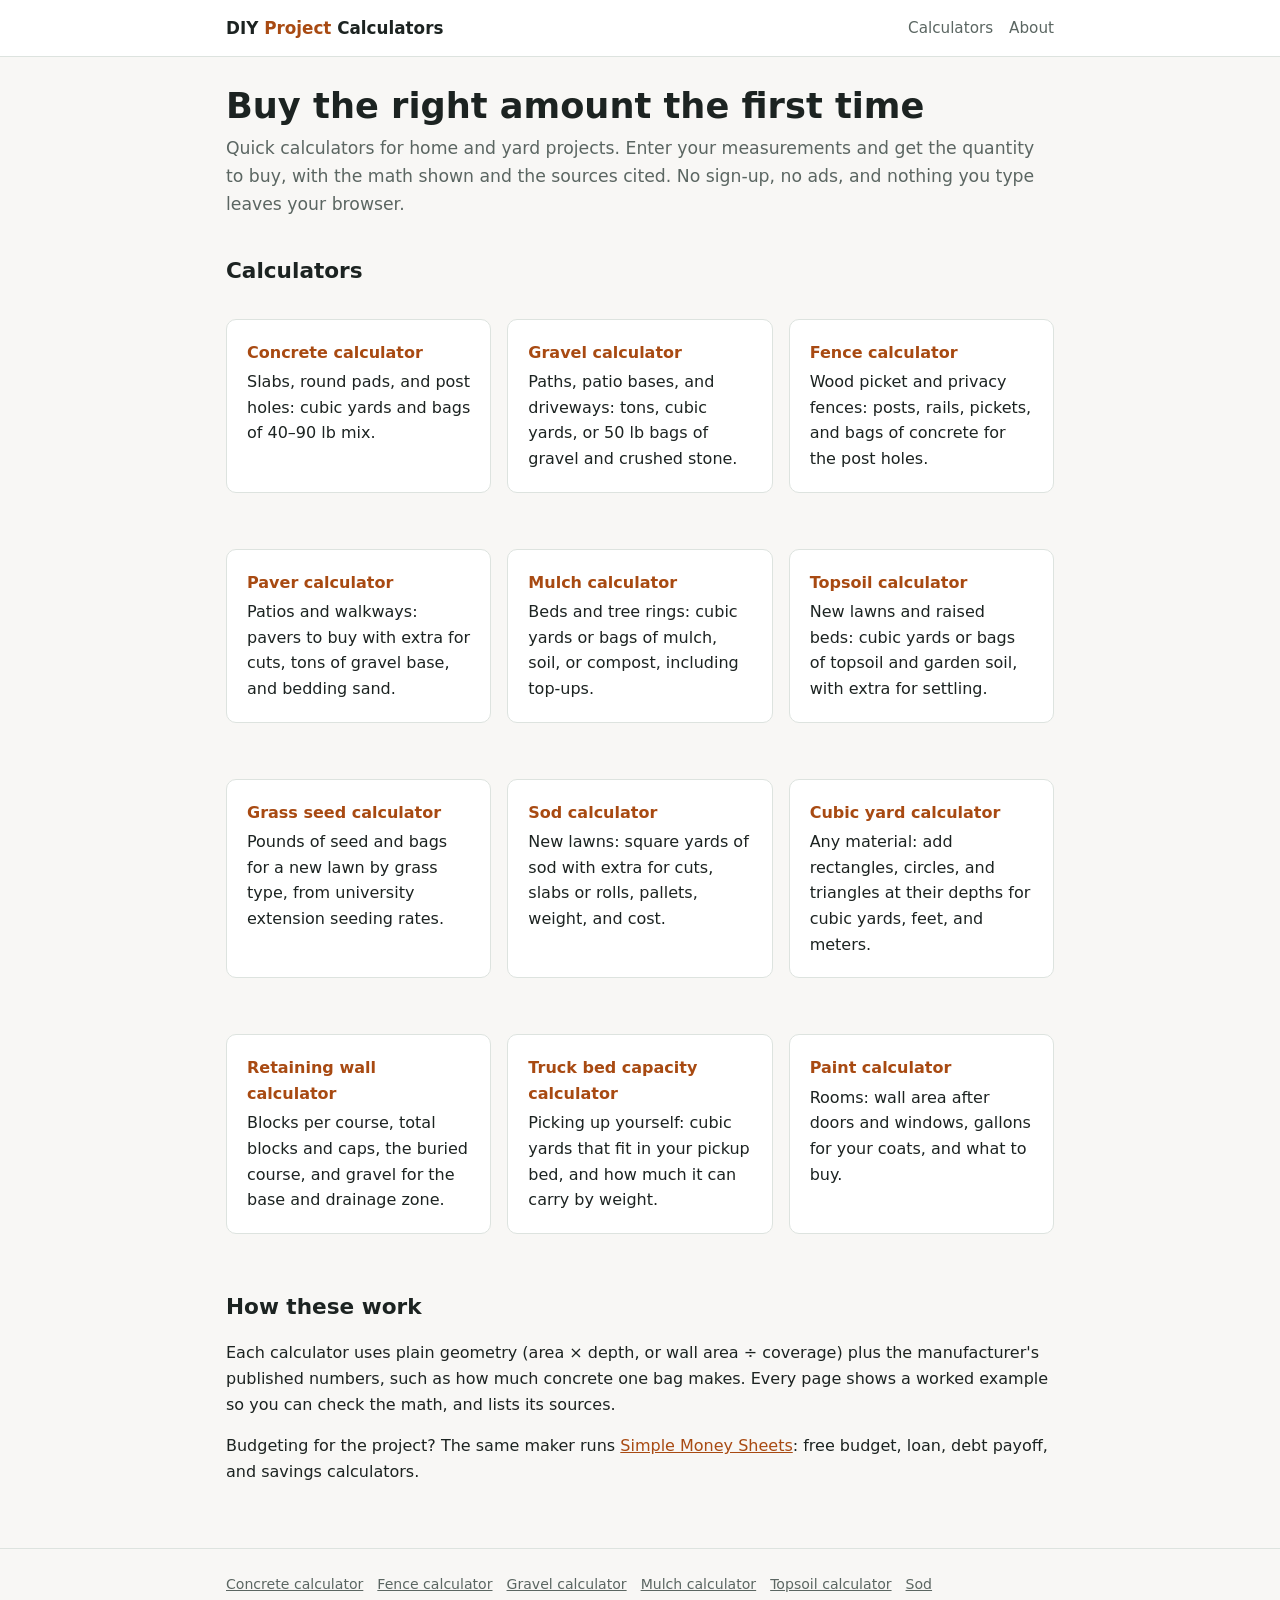
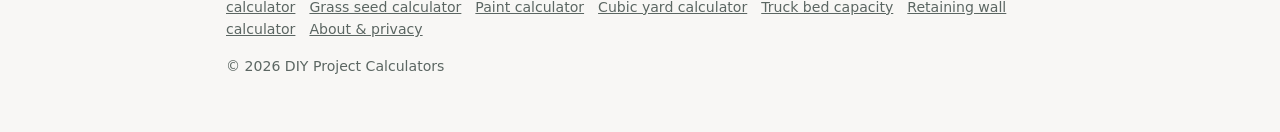
==== index.html @ 42adcf75 "Grass seed calculator: lb of seed and bags by grass type (Purdue AY-3-W/AY-25-W, Penn State, NC Stat" ====
<!doctype html>
<html lang="en">
<head>
<meta charset="utf-8">
<meta name="google-site-verification" content="ST_m0Lv6cgQkU_CUB0DZ6t5wIHJvUm4Qn8jjZaFgOgs">
<meta name="msvalidate.01" content="11070C0857363E1547A2F352C2CA9851">
<meta name="p:domain_verify" content="dd85c5cff91aba68b553a9151f169325">
<meta name="viewport" content="width=device-width, initial-scale=1">
<title>DIY Project Calculators: Concrete, Gravel, Mulch, Paint</title>
<meta name="description" content="Free calculators for home and yard projects: bags of concrete, tons of gravel, yards of mulch or topsoil, and gallons of paint to buy. No sign-up; runs in your browser.">
<link rel="canonical" href="https://jesse-py.github.io/diy-project-calculators/">
<link rel="stylesheet" href="assets/style.css">
</head>
<body>
<header class="site"><div class="wrap">
  <a class="brand" href="./">DIY <span>Project</span> Calculators</a>
  <nav class="top"><a href="#calculators">Calculators</a><a href="about/">About</a></nav>
</div></header>
<main><div class="wrap">
  <h1>Buy the right amount the first time</h1>
  <p class="lede">Quick calculators for home and yard projects. Enter your measurements and get the quantity to buy, with the math shown and the sources cited. No sign-up, no ads, and nothing you type leaves your browser.</p>

  <h2 id="calculators">Calculators</h2>
  <div class="grid">
    <a class="card tool-link" href="concrete-calculator/"><strong>Concrete calculator</strong>Slabs, round pads, and post holes: cubic yards and bags of 40&ndash;90 lb mix.</a>
    <a class="card tool-link" href="gravel-calculator/"><strong>Gravel calculator</strong>Paths, patio bases, and driveways: tons, cubic yards, or 50 lb bags of gravel and crushed stone.</a>
    <a class="card tool-link" href="fence-calculator/"><strong>Fence calculator</strong>Wood picket and privacy fences: posts, rails, pickets, and bags of concrete for the post holes.</a>
    <a class="card tool-link" href="paver-calculator/"><strong>Paver calculator</strong>Patios and walkways: pavers to buy with extra for cuts, tons of gravel base, and bedding sand.</a>
    <a class="card tool-link" href="mulch-calculator/"><strong>Mulch calculator</strong>Beds and tree rings: cubic yards or bags of mulch, soil, or compost, including top-ups.</a>
    <a class="card tool-link" href="topsoil-calculator/"><strong>Topsoil calculator</strong>New lawns and raised beds: cubic yards or bags of topsoil and garden soil, with extra for settling.</a>
    <a class="card tool-link" href="grass-seed-calculator/"><strong>Grass seed calculator</strong>Pounds of seed and bags for a new lawn by grass type, from university extension seeding rates.</a>
    <a class="card tool-link" href="sod-calculator/"><strong>Sod calculator</strong>New lawns: square yards of sod with extra for cuts, slabs or rolls, pallets, weight, and cost.</a>
    <a class="card tool-link" href="cubic-yard-calculator/"><strong>Cubic yard calculator</strong>Any material: add rectangles, circles, and triangles at their depths for cubic yards, feet, and meters.</a>
    <a class="card tool-link" href="retaining-wall-calculator/"><strong>Retaining wall calculator</strong>Blocks per course, total blocks and caps, the buried course, and gravel for the base and drainage zone.</a>
    <a class="card tool-link" href="truck-bed-capacity-calculator/"><strong>Truck bed capacity calculator</strong>Picking up yourself: cubic yards that fit in your pickup bed, and how much it can carry by weight.</a>
    <a class="card tool-link" href="paint-calculator/"><strong>Paint calculator</strong>Rooms: wall area after doors and windows, gallons for your coats, and what to buy.</a>
  </div>

  <h2>How these work</h2>
  <p>Each calculator uses plain geometry (area &times; depth, or wall area &divide; coverage) plus the manufacturer's published numbers, such as how much concrete one bag makes. Every page shows a worked example so you can check the math, and lists its sources.</p>
  <p>Budgeting for the project? The same maker runs <a href="https://jesse-py.github.io/simple-money-sheets/">Simple Money Sheets</a>: free budget, loan, debt payoff, and savings calculators.</p>
</div></main>
<footer class="site"><div class="wrap">
  <a href="concrete-calculator/">Concrete calculator</a><a href="fence-calculator/">Fence calculator</a><a href="gravel-calculator/">Gravel calculator</a><a href="mulch-calculator/">Mulch calculator</a><a href="topsoil-calculator/">Topsoil calculator</a><a href="sod-calculator/">Sod calculator</a><a href="grass-seed-calculator/">Grass seed calculator</a><a href="paint-calculator/">Paint calculator</a><a href="cubic-yard-calculator/">Cubic yard calculator</a><a href="truck-bed-capacity-calculator/">Truck bed capacity</a><a href="retaining-wall-calculator/">Retaining wall calculator</a><a href="about/">About &amp; privacy</a>
  <p>&copy; <span data-year></span> DIY Project Calculators</p>
</div></footer>
<script src="assets/config.js"></script>
</body>
</html>
---- assets/style.css ----
:root {
  --bg: #f8f7f5;
  --surface: #ffffff;
  --text: #1c2321;
  --muted: #5b6662;
  --border: #dde3df;
  --accent: #a84a12;
  --accent-strong: #7f370c;
  --accent-soft: #fbeee4;
  --warn: #9a5b00;
  --warn-soft: #fff4e0;
  --alt: #3b5bab;
  --radius: 10px;
  color-scheme: light;
}
@media (prefers-color-scheme: dark) {
  :root {
    --bg: #121615;
    --surface: #1a201e;
    --text: #e6ebe8;
    --muted: #9aa6a1;
    --border: #2c3532;
    --accent: #f0995e;
    --accent-strong: #f6b98d;
    --accent-soft: #3a2619;
    --warn: #f0b45a;
    --warn-soft: #33281a;
    --alt: #8aa6f0;
    color-scheme: dark;
  }
}
* { box-sizing: border-box; }
html { -webkit-text-size-adjust: 100%; }
body {
  margin: 0;
  background: var(--bg);
  color: var(--text);
  font: 16px/1.6 system-ui, -apple-system, "Segoe UI", Roboto, sans-serif;
}
a { color: var(--accent); }
a:hover { color: var(--accent-strong); }
.wrap { max-width: 860px; margin: 0 auto; padding: 0 16px; }
header.site {
  border-bottom: 1px solid var(--border);
  background: var(--surface);
}
header.site .wrap { display: flex; align-items: center; justify-content: space-between; gap: 12px; min-height: 56px; flex-wrap: wrap; }
.brand { font-weight: 700; text-decoration: none; color: var(--text); font-size: 1.05rem; }
.brand span { color: var(--accent); }
nav.top a { margin-left: 16px; text-decoration: none; color: var(--muted); font-size: .95rem; }
nav.top a:hover { color: var(--text); }
main { padding: 28px 0 48px; }
h1 { font-size: clamp(1.6rem, 4vw, 2.2rem); line-height: 1.2; margin: 0 0 8px; }
h2 { font-size: 1.35rem; margin: 36px 0 10px; }
h3 { font-size: 1.08rem; margin: 22px 0 6px; }
.lede { color: var(--muted); font-size: 1.08rem; margin-top: 0; }
.card {
  background: var(--surface);
  border: 1px solid var(--border);
  border-radius: var(--radius);
  padding: 20px;
  margin: 20px 0;
}
.grid { display: grid; grid-template-columns: repeat(auto-fit, minmax(230px, 1fr)); gap: 16px; }
.tool-link { display: block; text-decoration: none; color: var(--text); }
.tool-link:hover { border-color: var(--accent); }
.tool-link strong { display: block; color: var(--accent); margin-bottom: 4px; }
label { display: block; font-size: .9rem; color: var(--muted); margin-bottom: 4px; }
input, select {
  width: 100%;
  font: inherit;
  padding: 9px 10px;
  border: 1px solid var(--border);
  border-radius: 8px;
  background: var(--bg);
  color: var(--text);
}
input:focus, select:focus { outline: 2px solid var(--accent); outline-offset: 1px; }
.btn {
  display: inline-block;
  font: inherit;
  font-weight: 600;
  padding: 10px 18px;
  border-radius: 8px;
  border: 1px solid var(--accent);
  background: var(--accent);
  color: #fff;
  cursor: pointer;
  text-decoration: none;
}
@media (prefers-color-scheme: dark) { .btn { color: #0d1411; } }
.btn:hover { background: var(--accent-strong); border-color: var(--accent-strong); color: #fff; }
.btn.ghost { background: transparent; color: var(--accent); }
.btn.ghost:hover { background: var(--accent-soft); color: var(--accent-strong); }
.row { display: grid; gap: 12px; }
.fields { display: grid; grid-template-columns: repeat(auto-fit, minmax(150px, 1fr)); gap: 12px; }
table { width: 100%; border-collapse: collapse; font-size: .93rem; }
th, td { text-align: left; padding: 8px 6px; border-bottom: 1px solid var(--border); }
th { color: var(--muted); font-weight: 600; font-size: .85rem; }
td.num, th.num { text-align: right; font-variant-numeric: tabular-nums; }
.table-scroll { overflow-x: auto; }
@media (max-width: 560px) {
}
.stats { display: grid; grid-template-columns: repeat(auto-fit, minmax(160px, 1fr)); gap: 12px; }
.stat { background: var(--bg); border: 1px solid var(--border); border-radius: 8px; padding: 12px; }
.stat .k { font-size: .82rem; color: var(--muted); }
.stat .v { font-size: 1.35rem; font-weight: 700; font-variant-numeric: tabular-nums; }
.stat.win { border-color: var(--accent); background: var(--accent-soft); }
.note { background: var(--warn-soft); color: var(--warn); border-radius: 8px; padding: 10px 12px; font-size: .93rem; }
.cta {
  background: var(--accent-soft);
  border: 1px solid var(--accent);
  border-radius: var(--radius);
  padding: 20px;
  margin: 28px 0;
}
.cta h2, .cta h3 { margin-top: 0; }
.muted { color: var(--muted); }
.small { font-size: .88rem; }
.bar-chart { display: grid; gap: 6px; margin-top: 10px; }
.bar { display: grid; grid-template-columns: 110px 1fr 80px; gap: 8px; align-items: center; font-size: .88rem; }
.bar .track { background: var(--bg); border: 1px solid var(--border); border-radius: 6px; height: 18px; overflow: hidden; }
.bar .fill { height: 100%; background: var(--accent); }
.bar .fill.alt { background: var(--alt); }
details { border-bottom: 1px solid var(--border); padding: 10px 0; }
summary { cursor: pointer; font-weight: 600; }
footer.site { border-top: 1px solid var(--border); padding: 24px 0 40px; color: var(--muted); font-size: .88rem; }
footer.site a { color: var(--muted); margin-right: 14px; }
.hidden { display: none !important; }
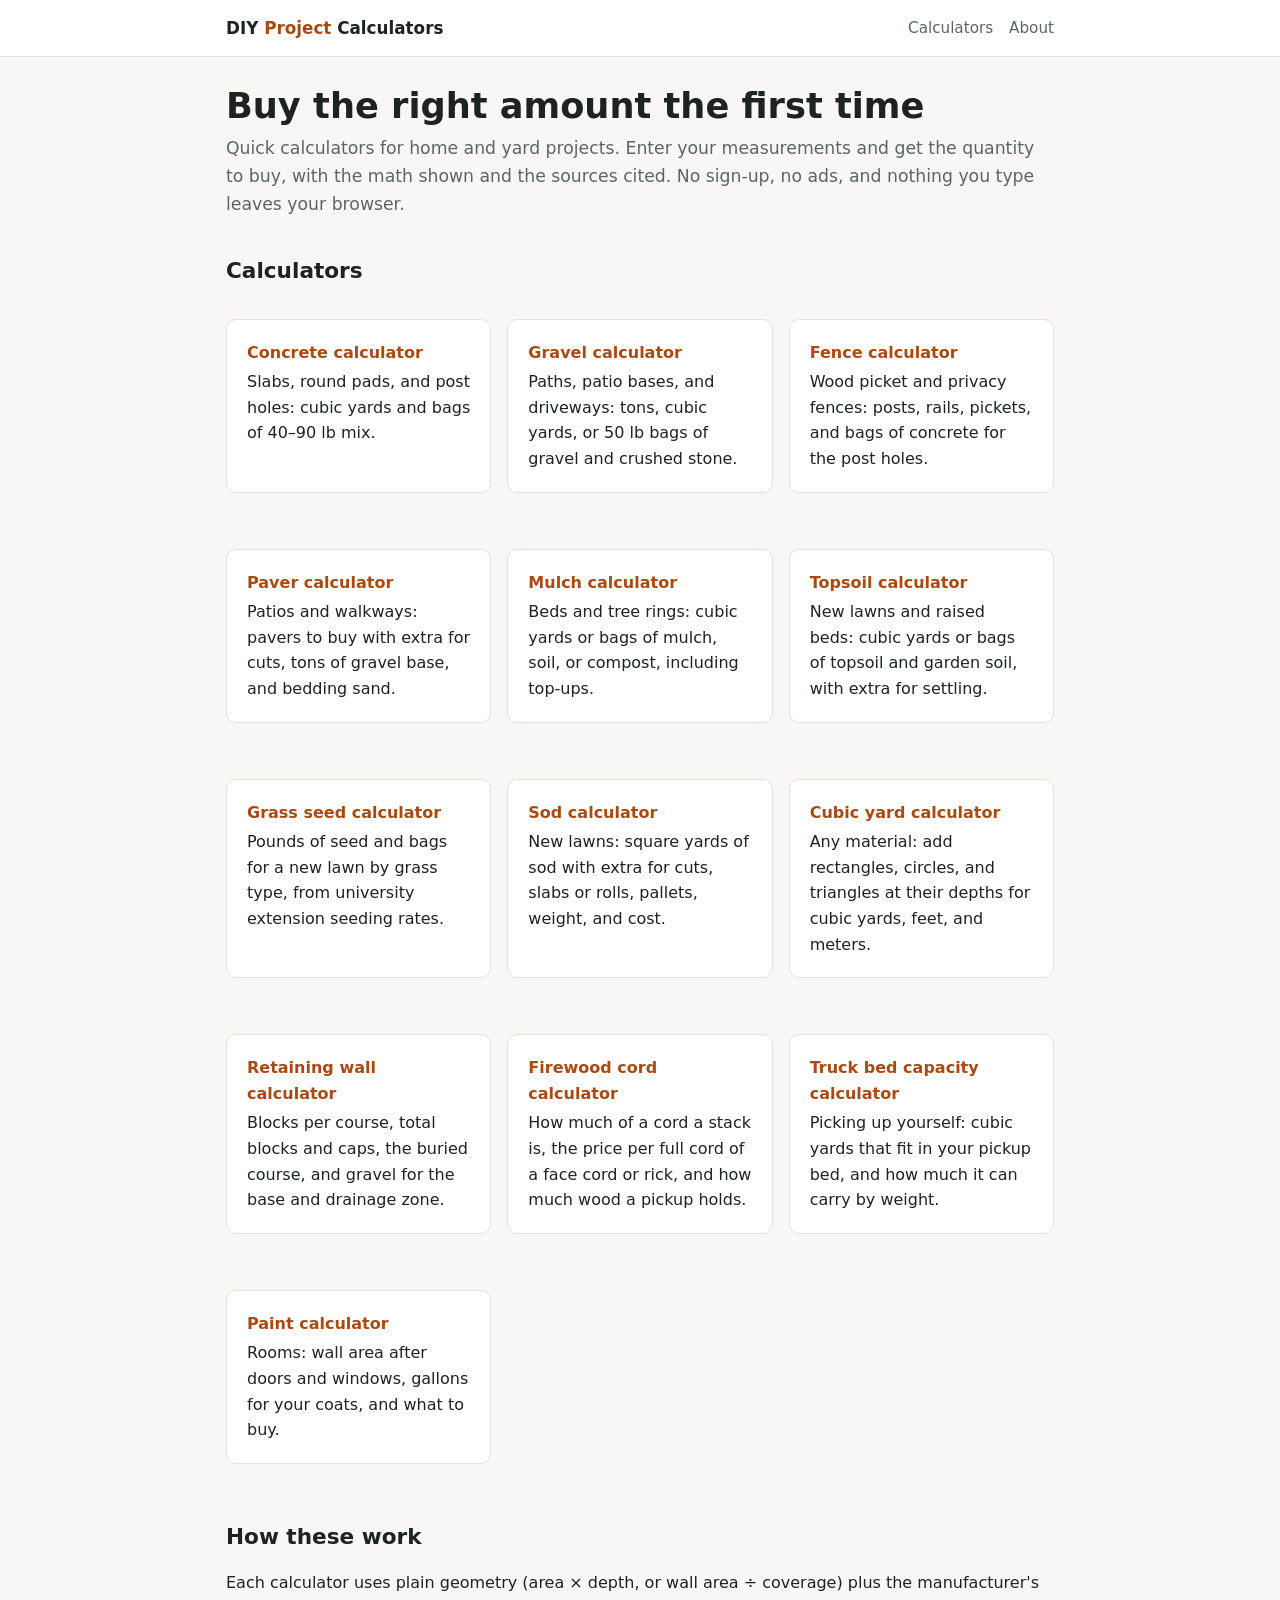
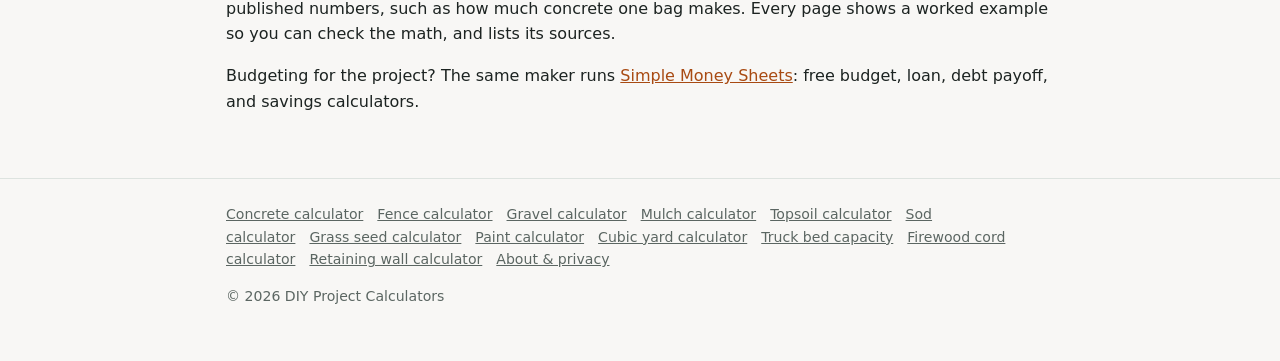
==== commit 497bd0da: "Firewood cord calculator: cords in a stack, price per full cord, pickup loads (NIST HB 130 cord, Cle" ====
--- a/index.html
+++ b/index.html
@@ -32,6 +32,7 @@
     <a class="card tool-link" href="sod-calculator/"><strong>Sod calculator</strong>New lawns: square yards of sod with extra for cuts, slabs or rolls, pallets, weight, and cost.</a>
     <a class="card tool-link" href="cubic-yard-calculator/"><strong>Cubic yard calculator</strong>Any material: add rectangles, circles, and triangles at their depths for cubic yards, feet, and meters.</a>
     <a class="card tool-link" href="retaining-wall-calculator/"><strong>Retaining wall calculator</strong>Blocks per course, total blocks and caps, the buried course, and gravel for the base and drainage zone.</a>
+    <a class="card tool-link" href="firewood-cord-calculator/"><strong>Firewood cord calculator</strong>How much of a cord a stack is, the price per full cord of a face cord or rick, and how much wood a pickup holds.</a>
     <a class="card tool-link" href="truck-bed-capacity-calculator/"><strong>Truck bed capacity calculator</strong>Picking up yourself: cubic yards that fit in your pickup bed, and how much it can carry by weight.</a>
     <a class="card tool-link" href="paint-calculator/"><strong>Paint calculator</strong>Rooms: wall area after doors and windows, gallons for your coats, and what to buy.</a>
   </div>
@@ -41,7 +42,7 @@
   <p>Budgeting for the project? The same maker runs <a href="https://jesse-py.github.io/simple-money-sheets/">Simple Money Sheets</a>: free budget, loan, debt payoff, and savings calculators.</p>
 </div></main>
 <footer class="site"><div class="wrap">
-  <a href="concrete-calculator/">Concrete calculator</a><a href="fence-calculator/">Fence calculator</a><a href="gravel-calculator/">Gravel calculator</a><a href="mulch-calculator/">Mulch calculator</a><a href="topsoil-calculator/">Topsoil calculator</a><a href="sod-calculator/">Sod calculator</a><a href="grass-seed-calculator/">Grass seed calculator</a><a href="paint-calculator/">Paint calculator</a><a href="cubic-yard-calculator/">Cubic yard calculator</a><a href="truck-bed-capacity-calculator/">Truck bed capacity</a><a href="retaining-wall-calculator/">Retaining wall calculator</a><a href="about/">About &amp; privacy</a>
+  <a href="concrete-calculator/">Concrete calculator</a><a href="fence-calculator/">Fence calculator</a><a href="gravel-calculator/">Gravel calculator</a><a href="mulch-calculator/">Mulch calculator</a><a href="topsoil-calculator/">Topsoil calculator</a><a href="sod-calculator/">Sod calculator</a><a href="grass-seed-calculator/">Grass seed calculator</a><a href="paint-calculator/">Paint calculator</a><a href="cubic-yard-calculator/">Cubic yard calculator</a><a href="truck-bed-capacity-calculator/">Truck bed capacity</a><a href="firewood-cord-calculator/">Firewood cord calculator</a><a href="retaining-wall-calculator/">Retaining wall calculator</a><a href="about/">About &amp; privacy</a>
   <p>&copy; <span data-year></span> DIY Project Calculators</p>
 </div></footer>
 <script src="assets/config.js"></script>
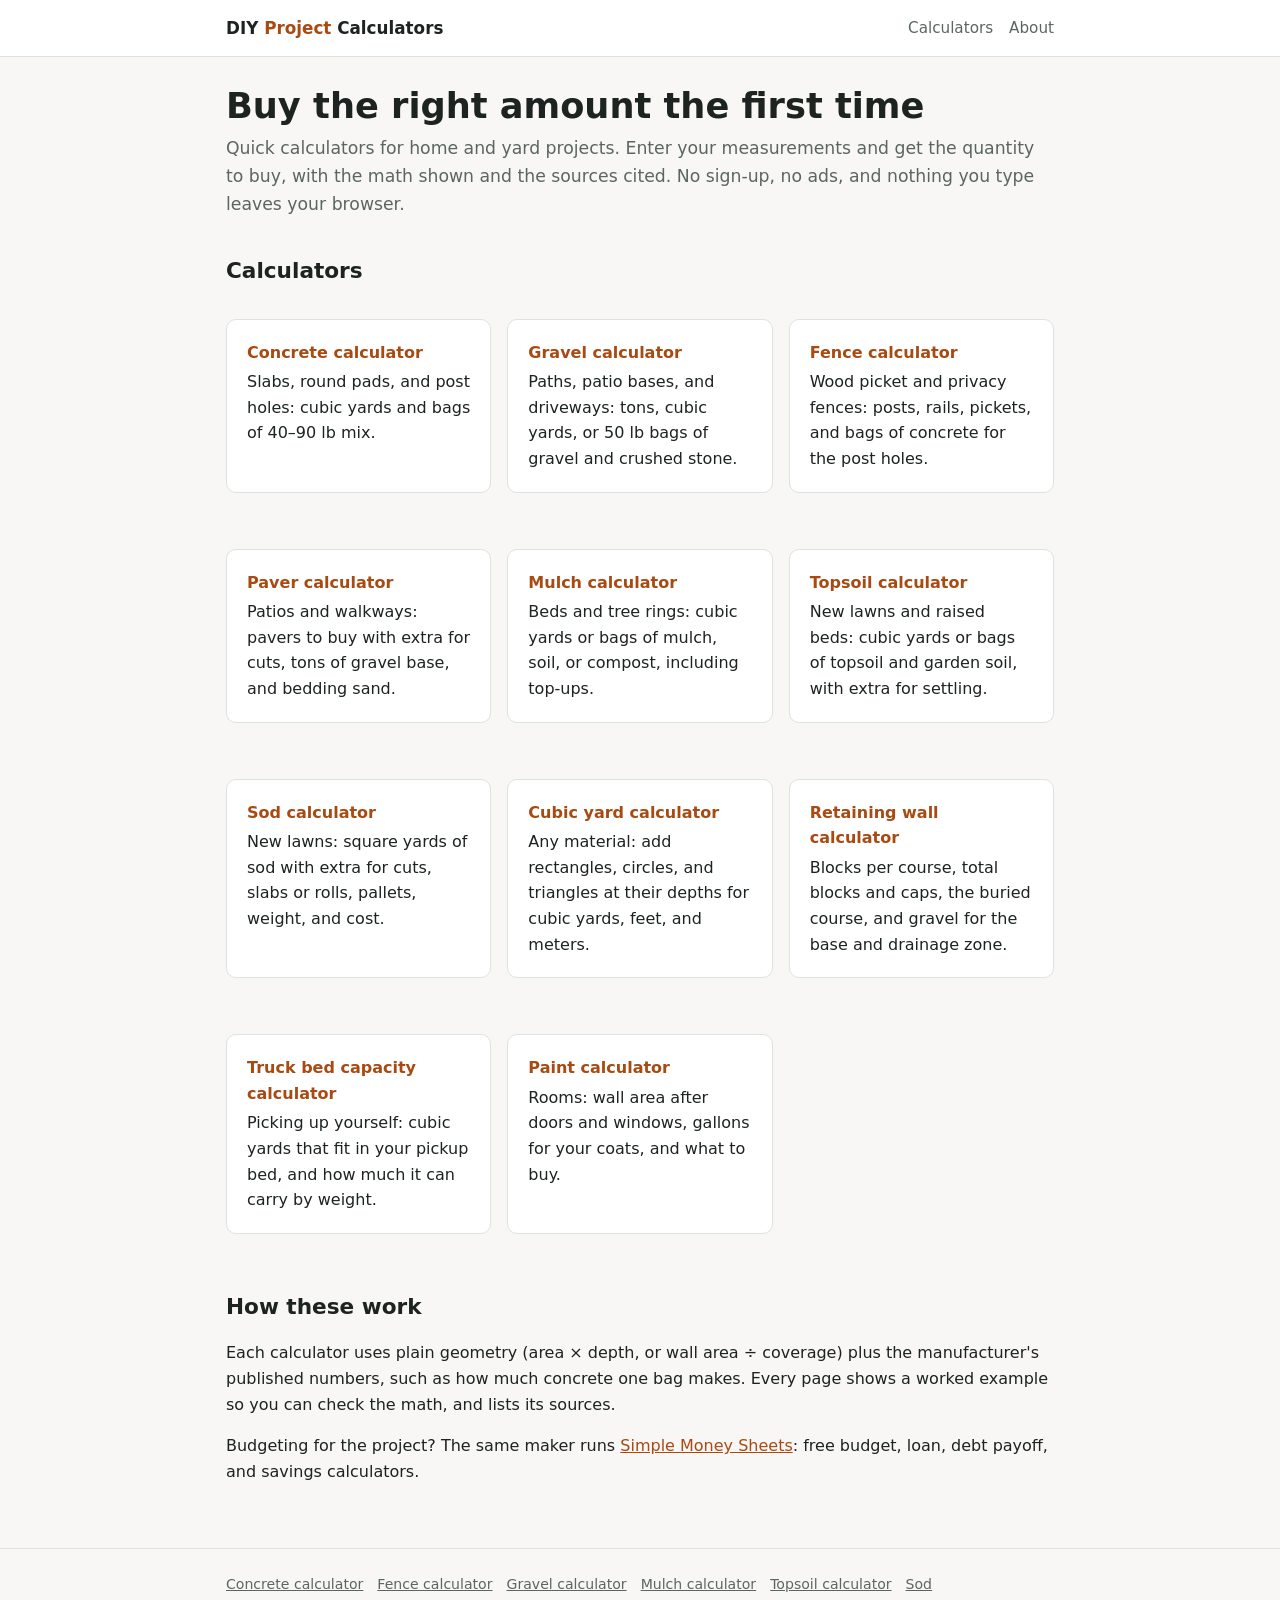
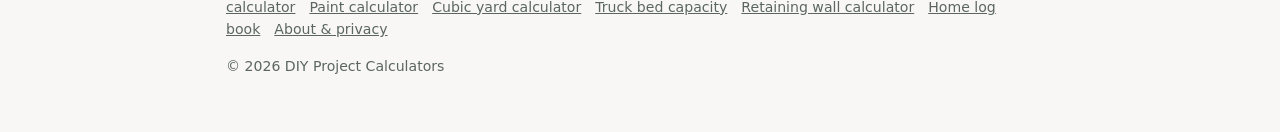
==== commit 48dee86d: "Link the Home Maintenance & Project Log paperback (B0HS3CK9QW, kdp-home): footer, about, paint FAQ" ====
--- a/index.html
+++ b/index.html
@@ -28,11 +28,9 @@
     <a class="card tool-link" href="paver-calculator/"><strong>Paver calculator</strong>Patios and walkways: pavers to buy with extra for cuts, tons of gravel base, and bedding sand.</a>
     <a class="card tool-link" href="mulch-calculator/"><strong>Mulch calculator</strong>Beds and tree rings: cubic yards or bags of mulch, soil, or compost, including top-ups.</a>
     <a class="card tool-link" href="topsoil-calculator/"><strong>Topsoil calculator</strong>New lawns and raised beds: cubic yards or bags of topsoil and garden soil, with extra for settling.</a>
-    <a class="card tool-link" href="grass-seed-calculator/"><strong>Grass seed calculator</strong>Pounds of seed and bags for a new lawn by grass type, from university extension seeding rates.</a>
     <a class="card tool-link" href="sod-calculator/"><strong>Sod calculator</strong>New lawns: square yards of sod with extra for cuts, slabs or rolls, pallets, weight, and cost.</a>
     <a class="card tool-link" href="cubic-yard-calculator/"><strong>Cubic yard calculator</strong>Any material: add rectangles, circles, and triangles at their depths for cubic yards, feet, and meters.</a>
     <a class="card tool-link" href="retaining-wall-calculator/"><strong>Retaining wall calculator</strong>Blocks per course, total blocks and caps, the buried course, and gravel for the base and drainage zone.</a>
-    <a class="card tool-link" href="firewood-cord-calculator/"><strong>Firewood cord calculator</strong>How much of a cord a stack is, the price per full cord of a face cord or rick, and how much wood a pickup holds.</a>
     <a class="card tool-link" href="truck-bed-capacity-calculator/"><strong>Truck bed capacity calculator</strong>Picking up yourself: cubic yards that fit in your pickup bed, and how much it can carry by weight.</a>
     <a class="card tool-link" href="paint-calculator/"><strong>Paint calculator</strong>Rooms: wall area after doors and windows, gallons for your coats, and what to buy.</a>
   </div>
@@ -42,7 +40,7 @@
   <p>Budgeting for the project? The same maker runs <a href="https://jesse-py.github.io/simple-money-sheets/">Simple Money Sheets</a>: free budget, loan, debt payoff, and savings calculators.</p>
 </div></main>
 <footer class="site"><div class="wrap">
-  <a href="concrete-calculator/">Concrete calculator</a><a href="fence-calculator/">Fence calculator</a><a href="gravel-calculator/">Gravel calculator</a><a href="mulch-calculator/">Mulch calculator</a><a href="topsoil-calculator/">Topsoil calculator</a><a href="sod-calculator/">Sod calculator</a><a href="grass-seed-calculator/">Grass seed calculator</a><a href="paint-calculator/">Paint calculator</a><a href="cubic-yard-calculator/">Cubic yard calculator</a><a href="truck-bed-capacity-calculator/">Truck bed capacity</a><a href="firewood-cord-calculator/">Firewood cord calculator</a><a href="retaining-wall-calculator/">Retaining wall calculator</a><a href="about/">About &amp; privacy</a>
+  <a href="concrete-calculator/">Concrete calculator</a><a href="fence-calculator/">Fence calculator</a><a href="gravel-calculator/">Gravel calculator</a><a href="mulch-calculator/">Mulch calculator</a><a href="topsoil-calculator/">Topsoil calculator</a><a href="sod-calculator/">Sod calculator</a><a href="paint-calculator/">Paint calculator</a><a href="cubic-yard-calculator/">Cubic yard calculator</a><a href="truck-bed-capacity-calculator/">Truck bed capacity</a><a href="retaining-wall-calculator/">Retaining wall calculator</a><a href="https://www.amazon.com/dp/B0HS3CK9QW" data-goatcounter-click="kdp-home" rel="noopener">Home log book</a><a href="about/">About &amp; privacy</a>
   <p>&copy; <span data-year></span> DIY Project Calculators</p>
 </div></footer>
 <script src="assets/config.js"></script>
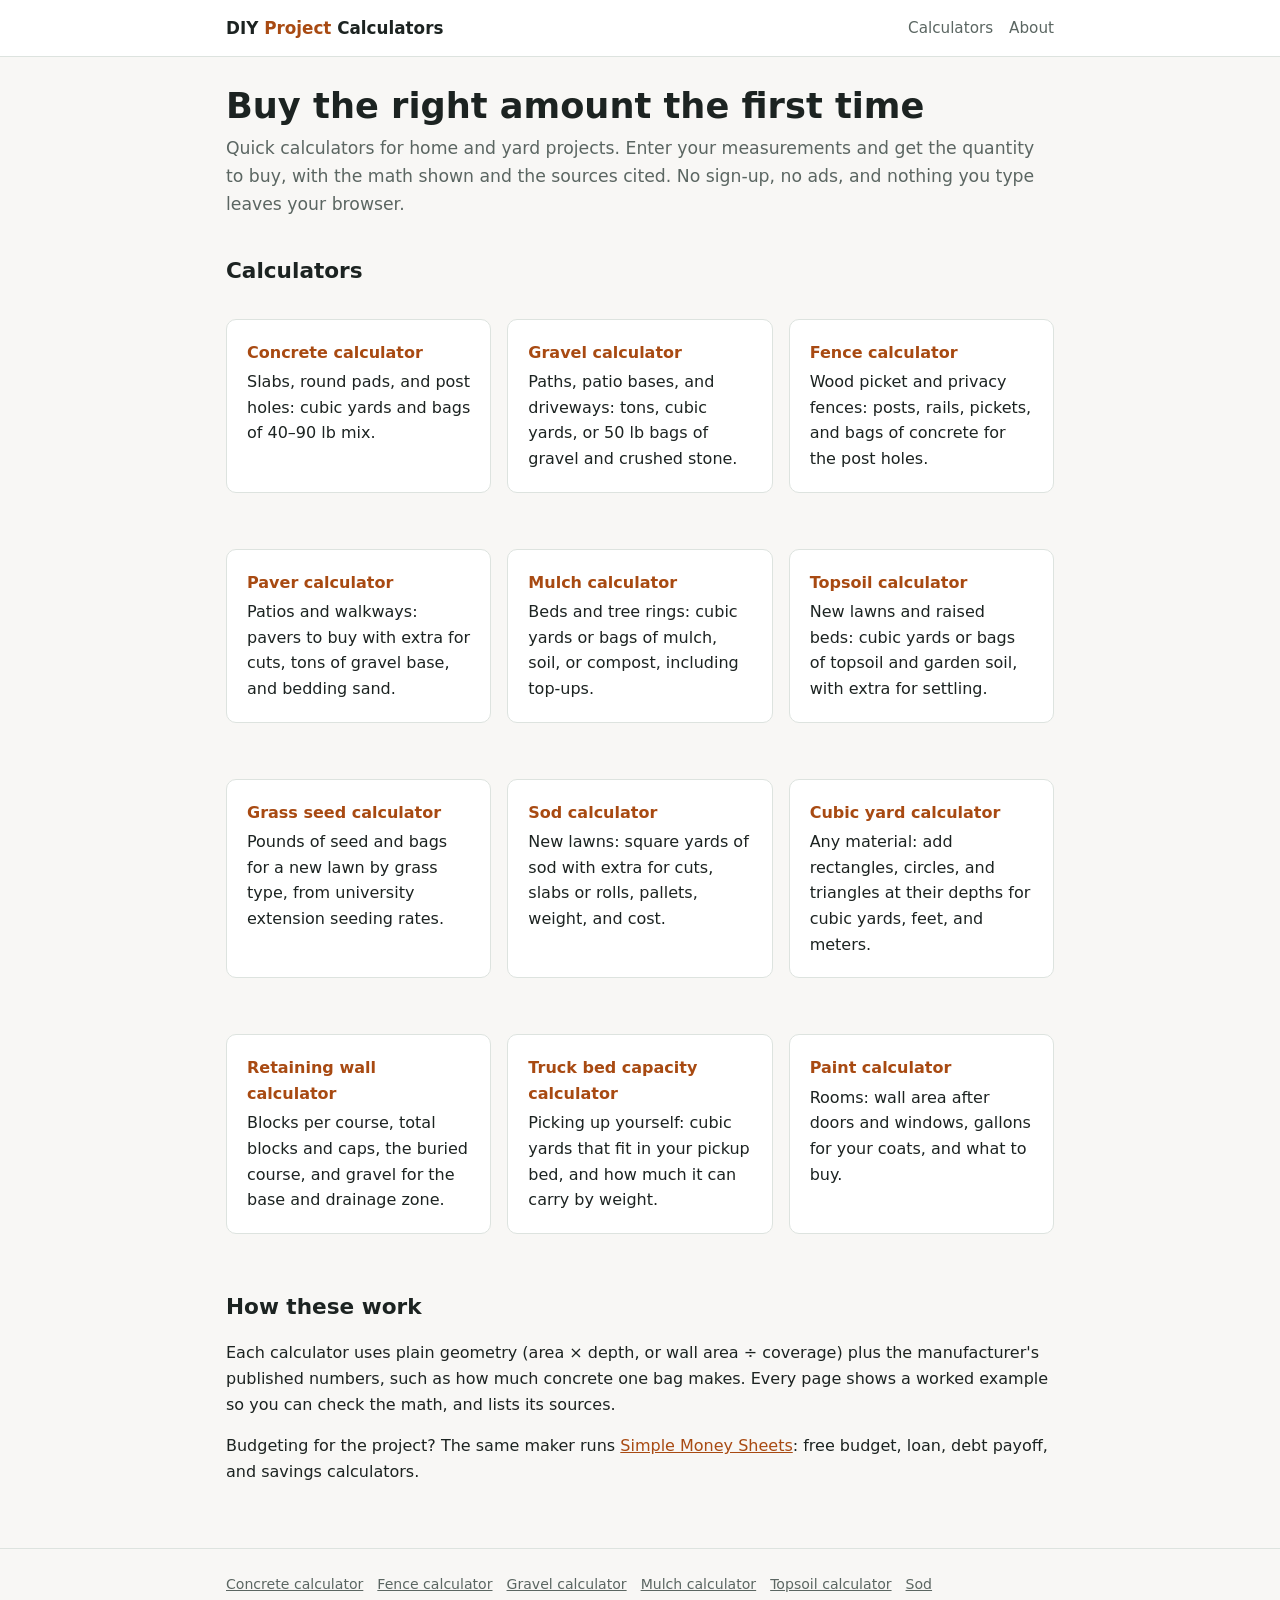
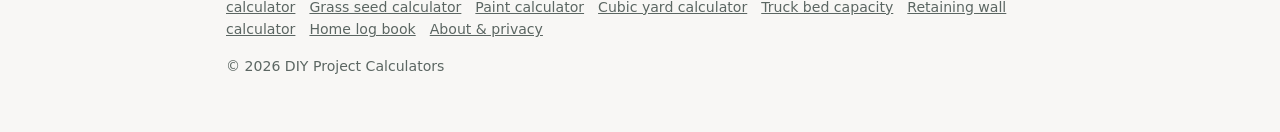
==== commit 62de207c: "Merge main (KDP home log links) into queue-11-19; footer link on grass seed page" ====
--- a/index.html
+++ b/index.html
@@ -28,6 +28,7 @@
     <a class="card tool-link" href="paver-calculator/"><strong>Paver calculator</strong>Patios and walkways: pavers to buy with extra for cuts, tons of gravel base, and bedding sand.</a>
     <a class="card tool-link" href="mulch-calculator/"><strong>Mulch calculator</strong>Beds and tree rings: cubic yards or bags of mulch, soil, or compost, including top-ups.</a>
     <a class="card tool-link" href="topsoil-calculator/"><strong>Topsoil calculator</strong>New lawns and raised beds: cubic yards or bags of topsoil and garden soil, with extra for settling.</a>
+    <a class="card tool-link" href="grass-seed-calculator/"><strong>Grass seed calculator</strong>Pounds of seed and bags for a new lawn by grass type, from university extension seeding rates.</a>
     <a class="card tool-link" href="sod-calculator/"><strong>Sod calculator</strong>New lawns: square yards of sod with extra for cuts, slabs or rolls, pallets, weight, and cost.</a>
     <a class="card tool-link" href="cubic-yard-calculator/"><strong>Cubic yard calculator</strong>Any material: add rectangles, circles, and triangles at their depths for cubic yards, feet, and meters.</a>
     <a class="card tool-link" href="retaining-wall-calculator/"><strong>Retaining wall calculator</strong>Blocks per course, total blocks and caps, the buried course, and gravel for the base and drainage zone.</a>
@@ -40,7 +41,7 @@
   <p>Budgeting for the project? The same maker runs <a href="https://jesse-py.github.io/simple-money-sheets/">Simple Money Sheets</a>: free budget, loan, debt payoff, and savings calculators.</p>
 </div></main>
 <footer class="site"><div class="wrap">
-  <a href="concrete-calculator/">Concrete calculator</a><a href="fence-calculator/">Fence calculator</a><a href="gravel-calculator/">Gravel calculator</a><a href="mulch-calculator/">Mulch calculator</a><a href="topsoil-calculator/">Topsoil calculator</a><a href="sod-calculator/">Sod calculator</a><a href="paint-calculator/">Paint calculator</a><a href="cubic-yard-calculator/">Cubic yard calculator</a><a href="truck-bed-capacity-calculator/">Truck bed capacity</a><a href="retaining-wall-calculator/">Retaining wall calculator</a><a href="https://www.amazon.com/dp/B0HS3CK9QW" data-goatcounter-click="kdp-home" rel="noopener">Home log book</a><a href="about/">About &amp; privacy</a>
+  <a href="concrete-calculator/">Concrete calculator</a><a href="fence-calculator/">Fence calculator</a><a href="gravel-calculator/">Gravel calculator</a><a href="mulch-calculator/">Mulch calculator</a><a href="topsoil-calculator/">Topsoil calculator</a><a href="sod-calculator/">Sod calculator</a><a href="grass-seed-calculator/">Grass seed calculator</a><a href="paint-calculator/">Paint calculator</a><a href="cubic-yard-calculator/">Cubic yard calculator</a><a href="truck-bed-capacity-calculator/">Truck bed capacity</a><a href="retaining-wall-calculator/">Retaining wall calculator</a><a href="https://www.amazon.com/dp/B0HS3CK9QW" data-goatcounter-click="kdp-home" rel="noopener">Home log book</a><a href="about/">About &amp; privacy</a>
   <p>&copy; <span data-year></span> DIY Project Calculators</p>
 </div></footer>
 <script src="assets/config.js"></script>
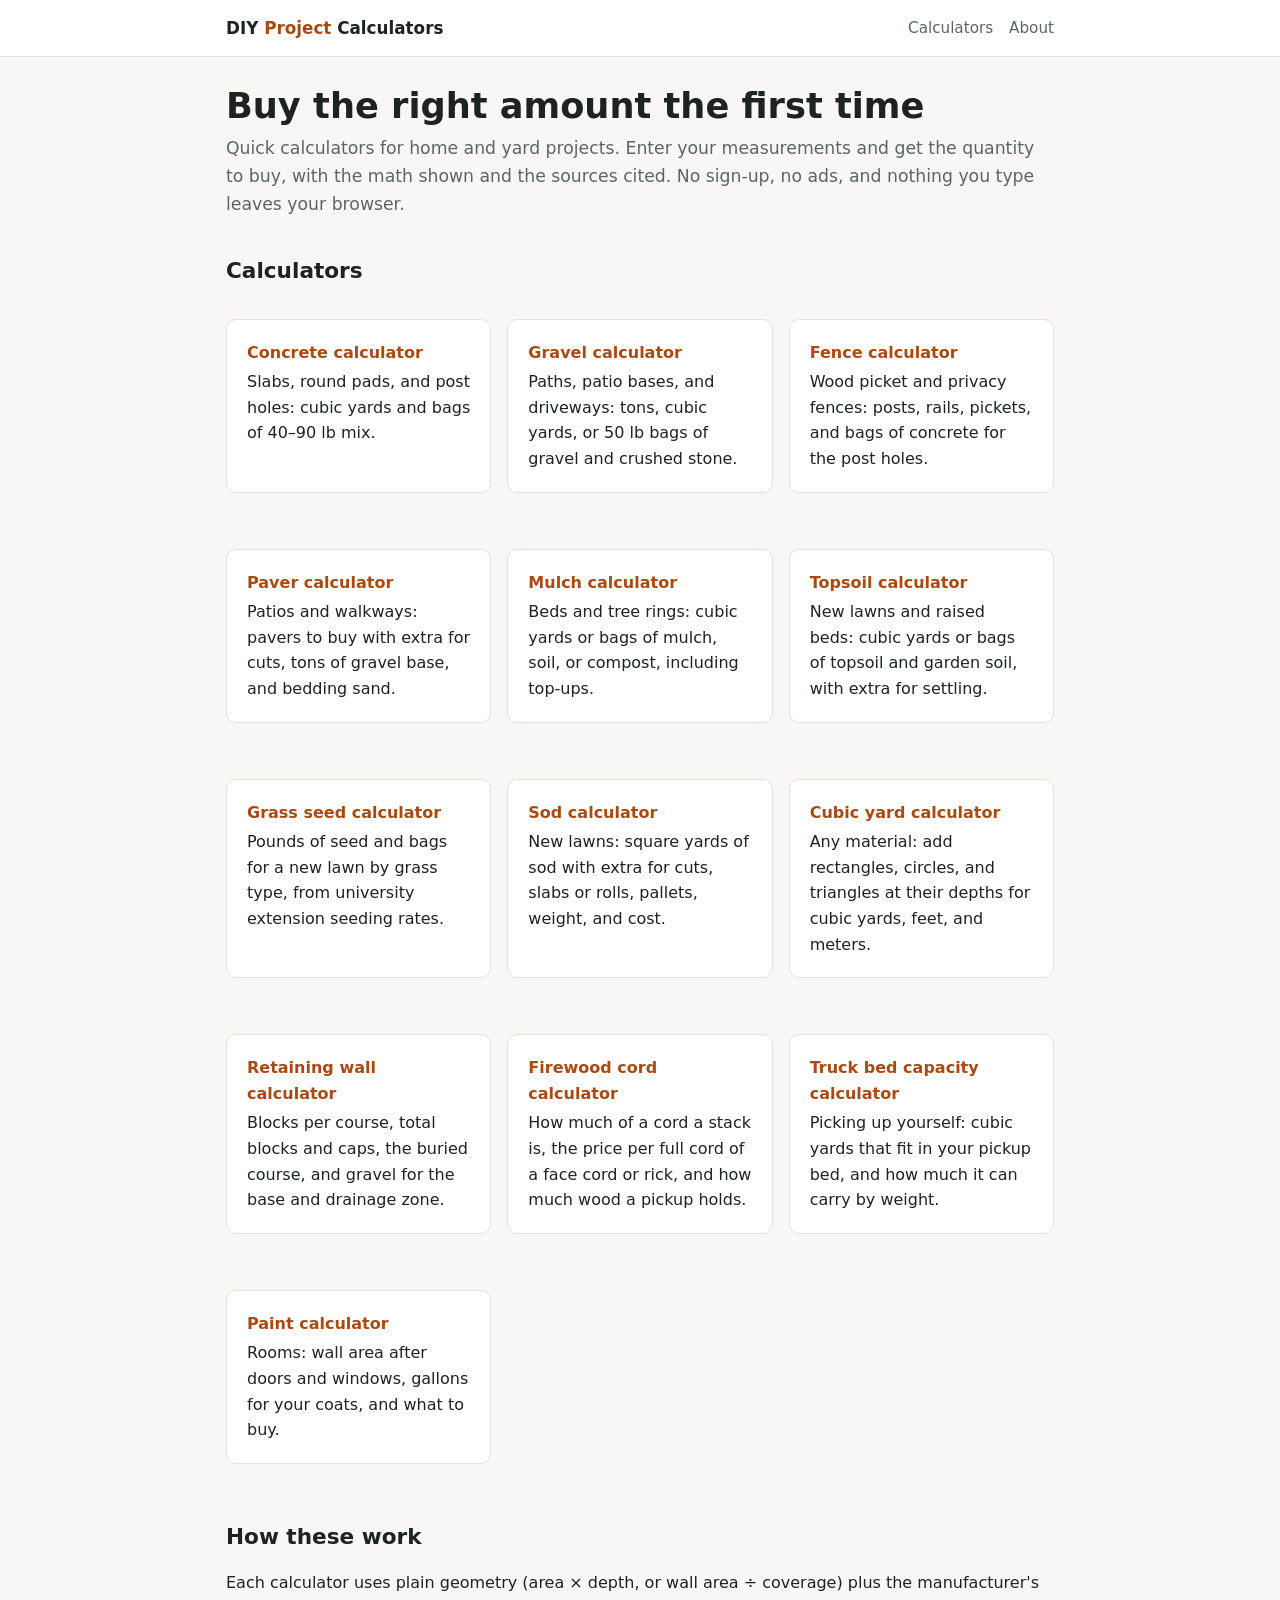
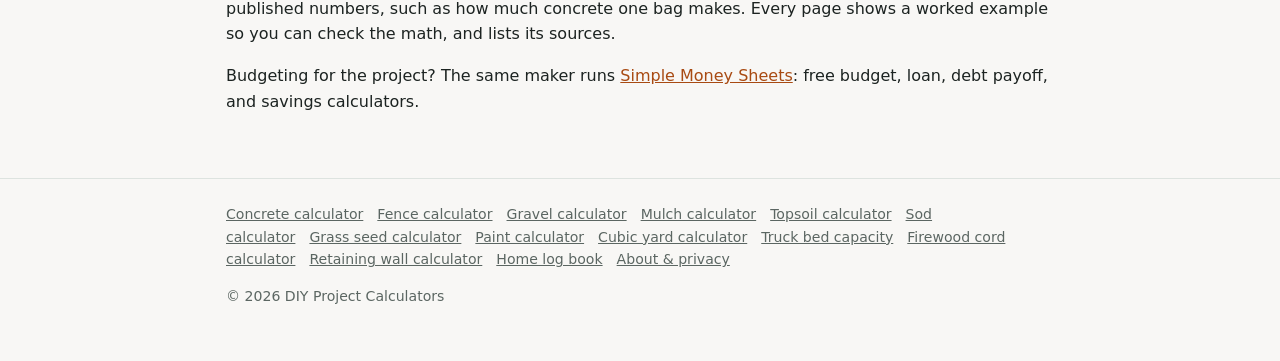
==== commit a88c86c2: "Merge queue-11-19 (KDP home log links) into queue-11-20; footer link on firewood page" ====
--- a/index.html
+++ b/index.html
@@ -32,6 +32,7 @@
     <a class="card tool-link" href="sod-calculator/"><strong>Sod calculator</strong>New lawns: square yards of sod with extra for cuts, slabs or rolls, pallets, weight, and cost.</a>
     <a class="card tool-link" href="cubic-yard-calculator/"><strong>Cubic yard calculator</strong>Any material: add rectangles, circles, and triangles at their depths for cubic yards, feet, and meters.</a>
     <a class="card tool-link" href="retaining-wall-calculator/"><strong>Retaining wall calculator</strong>Blocks per course, total blocks and caps, the buried course, and gravel for the base and drainage zone.</a>
+    <a class="card tool-link" href="firewood-cord-calculator/"><strong>Firewood cord calculator</strong>How much of a cord a stack is, the price per full cord of a face cord or rick, and how much wood a pickup holds.</a>
     <a class="card tool-link" href="truck-bed-capacity-calculator/"><strong>Truck bed capacity calculator</strong>Picking up yourself: cubic yards that fit in your pickup bed, and how much it can carry by weight.</a>
     <a class="card tool-link" href="paint-calculator/"><strong>Paint calculator</strong>Rooms: wall area after doors and windows, gallons for your coats, and what to buy.</a>
   </div>
@@ -41,7 +42,7 @@
   <p>Budgeting for the project? The same maker runs <a href="https://jesse-py.github.io/simple-money-sheets/">Simple Money Sheets</a>: free budget, loan, debt payoff, and savings calculators.</p>
 </div></main>
 <footer class="site"><div class="wrap">
-  <a href="concrete-calculator/">Concrete calculator</a><a href="fence-calculator/">Fence calculator</a><a href="gravel-calculator/">Gravel calculator</a><a href="mulch-calculator/">Mulch calculator</a><a href="topsoil-calculator/">Topsoil calculator</a><a href="sod-calculator/">Sod calculator</a><a href="grass-seed-calculator/">Grass seed calculator</a><a href="paint-calculator/">Paint calculator</a><a href="cubic-yard-calculator/">Cubic yard calculator</a><a href="truck-bed-capacity-calculator/">Truck bed capacity</a><a href="retaining-wall-calculator/">Retaining wall calculator</a><a href="https://www.amazon.com/dp/B0HS3CK9QW" data-goatcounter-click="kdp-home" rel="noopener">Home log book</a><a href="about/">About &amp; privacy</a>
+  <a href="concrete-calculator/">Concrete calculator</a><a href="fence-calculator/">Fence calculator</a><a href="gravel-calculator/">Gravel calculator</a><a href="mulch-calculator/">Mulch calculator</a><a href="topsoil-calculator/">Topsoil calculator</a><a href="sod-calculator/">Sod calculator</a><a href="grass-seed-calculator/">Grass seed calculator</a><a href="paint-calculator/">Paint calculator</a><a href="cubic-yard-calculator/">Cubic yard calculator</a><a href="truck-bed-capacity-calculator/">Truck bed capacity</a><a href="firewood-cord-calculator/">Firewood cord calculator</a><a href="retaining-wall-calculator/">Retaining wall calculator</a><a href="https://www.amazon.com/dp/B0HS3CK9QW" data-goatcounter-click="kdp-home" rel="noopener">Home log book</a><a href="about/">About &amp; privacy</a>
   <p>&copy; <span data-year></span> DIY Project Calculators</p>
 </div></footer>
 <script src="assets/config.js"></script>
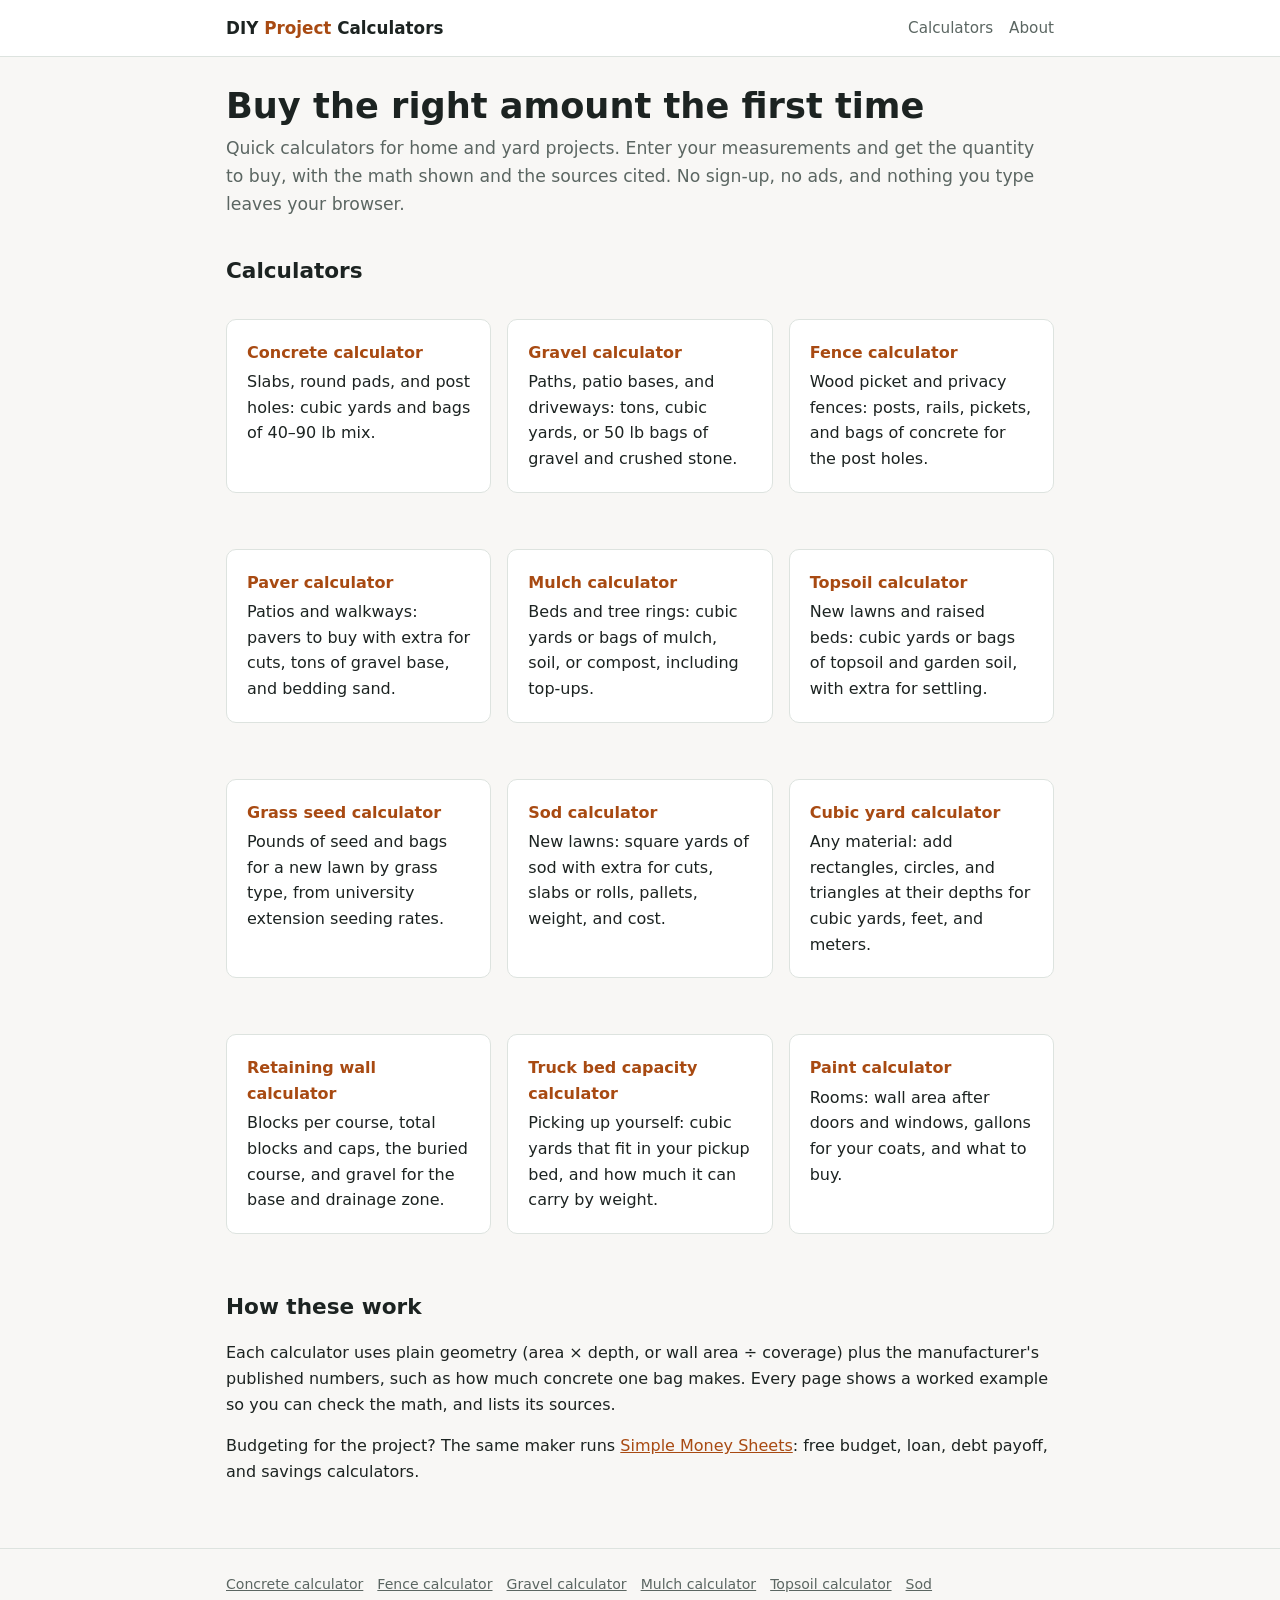
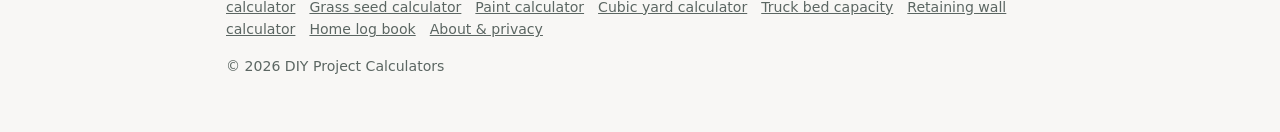
==== commit f1da386d: "Merge branch 'queue-11-19'" ====
--- a/index.html
+++ b/index.html
@@ -32,7 +32,6 @@
     <a class="card tool-link" href="sod-calculator/"><strong>Sod calculator</strong>New lawns: square yards of sod with extra for cuts, slabs or rolls, pallets, weight, and cost.</a>
     <a class="card tool-link" href="cubic-yard-calculator/"><strong>Cubic yard calculator</strong>Any material: add rectangles, circles, and triangles at their depths for cubic yards, feet, and meters.</a>
     <a class="card tool-link" href="retaining-wall-calculator/"><strong>Retaining wall calculator</strong>Blocks per course, total blocks and caps, the buried course, and gravel for the base and drainage zone.</a>
-    <a class="card tool-link" href="firewood-cord-calculator/"><strong>Firewood cord calculator</strong>How much of a cord a stack is, the price per full cord of a face cord or rick, and how much wood a pickup holds.</a>
     <a class="card tool-link" href="truck-bed-capacity-calculator/"><strong>Truck bed capacity calculator</strong>Picking up yourself: cubic yards that fit in your pickup bed, and how much it can carry by weight.</a>
     <a class="card tool-link" href="paint-calculator/"><strong>Paint calculator</strong>Rooms: wall area after doors and windows, gallons for your coats, and what to buy.</a>
   </div>
@@ -42,7 +41,7 @@
   <p>Budgeting for the project? The same maker runs <a href="https://jesse-py.github.io/simple-money-sheets/">Simple Money Sheets</a>: free budget, loan, debt payoff, and savings calculators.</p>
 </div></main>
 <footer class="site"><div class="wrap">
-  <a href="concrete-calculator/">Concrete calculator</a><a href="fence-calculator/">Fence calculator</a><a href="gravel-calculator/">Gravel calculator</a><a href="mulch-calculator/">Mulch calculator</a><a href="topsoil-calculator/">Topsoil calculator</a><a href="sod-calculator/">Sod calculator</a><a href="grass-seed-calculator/">Grass seed calculator</a><a href="paint-calculator/">Paint calculator</a><a href="cubic-yard-calculator/">Cubic yard calculator</a><a href="truck-bed-capacity-calculator/">Truck bed capacity</a><a href="firewood-cord-calculator/">Firewood cord calculator</a><a href="retaining-wall-calculator/">Retaining wall calculator</a><a href="https://www.amazon.com/dp/B0HS3CK9QW" data-goatcounter-click="kdp-home" rel="noopener">Home log book</a><a href="about/">About &amp; privacy</a>
+  <a href="concrete-calculator/">Concrete calculator</a><a href="fence-calculator/">Fence calculator</a><a href="gravel-calculator/">Gravel calculator</a><a href="mulch-calculator/">Mulch calculator</a><a href="topsoil-calculator/">Topsoil calculator</a><a href="sod-calculator/">Sod calculator</a><a href="grass-seed-calculator/">Grass seed calculator</a><a href="paint-calculator/">Paint calculator</a><a href="cubic-yard-calculator/">Cubic yard calculator</a><a href="truck-bed-capacity-calculator/">Truck bed capacity</a><a href="retaining-wall-calculator/">Retaining wall calculator</a><a href="https://www.amazon.com/dp/B0HS3CK9QW" data-goatcounter-click="kdp-home" rel="noopener">Home log book</a><a href="about/">About &amp; privacy</a>
   <p>&copy; <span data-year></span> DIY Project Calculators</p>
 </div></footer>
 <script src="assets/config.js"></script>
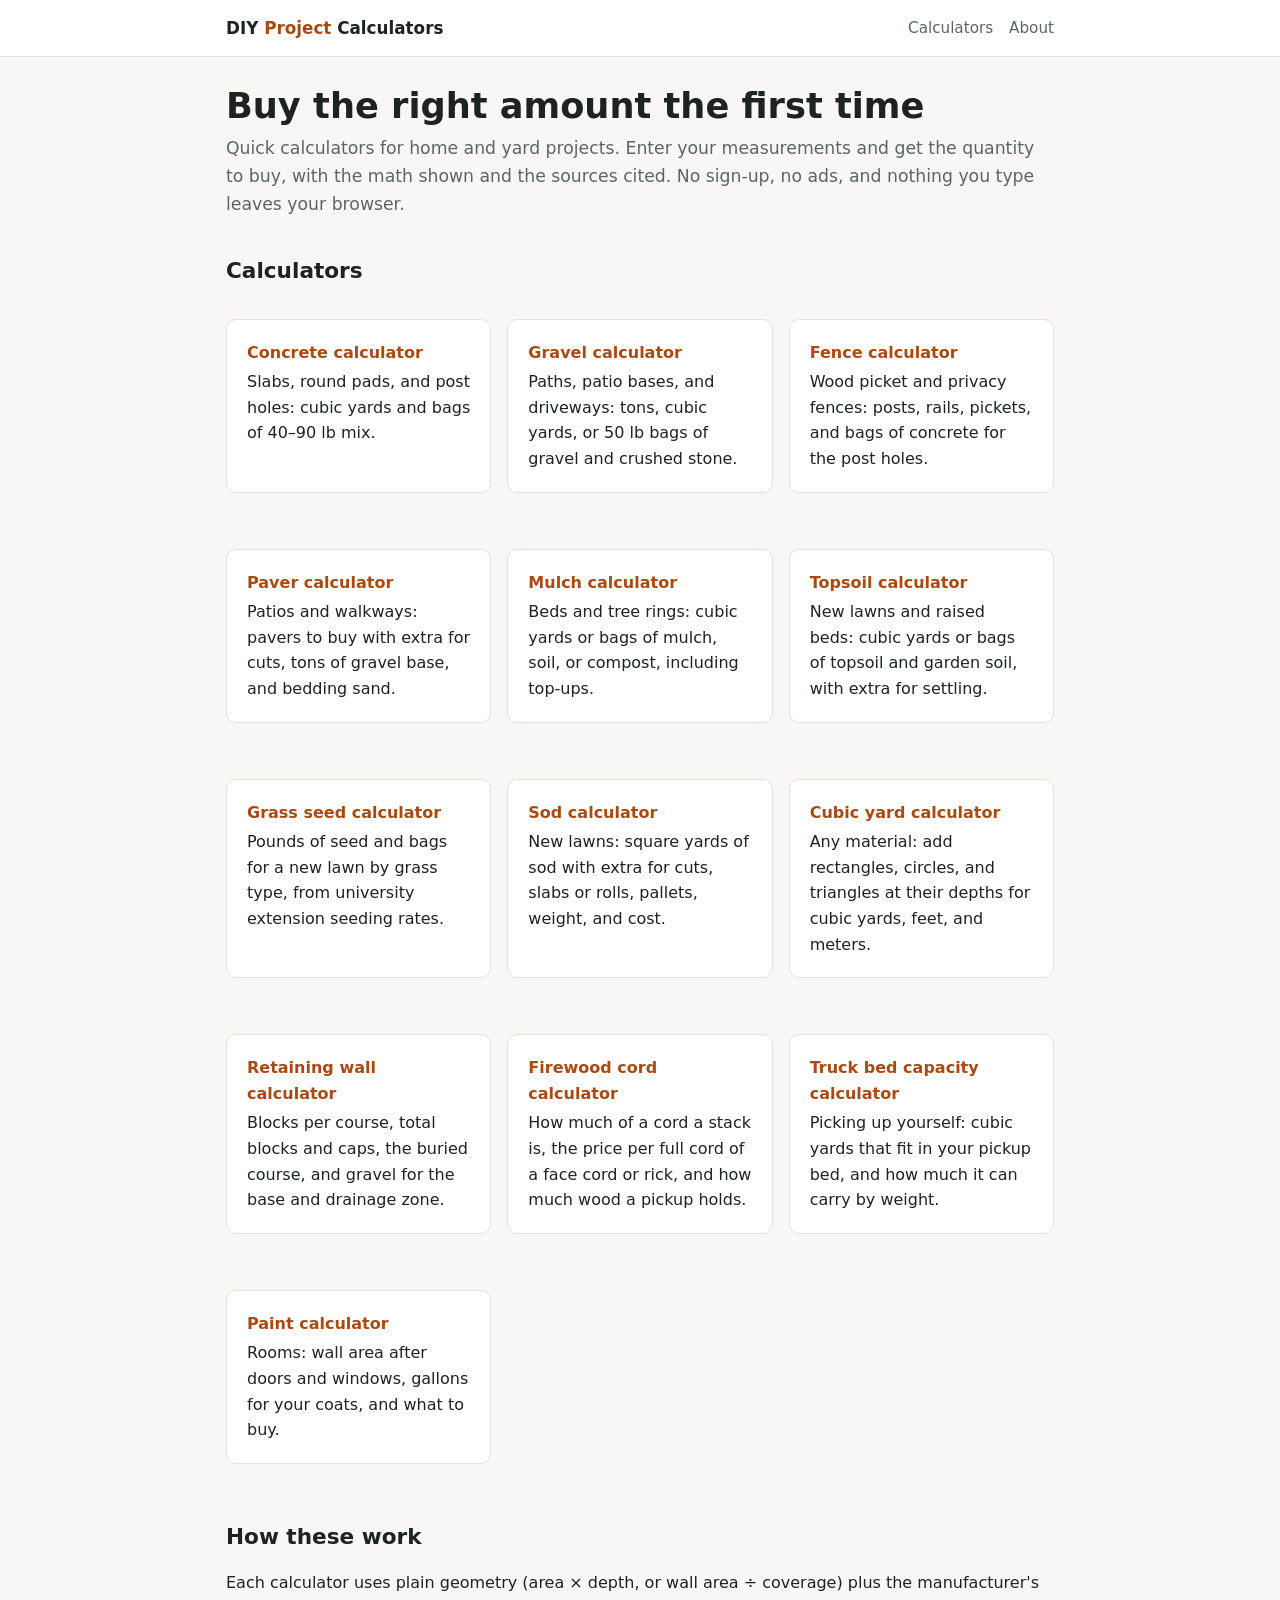
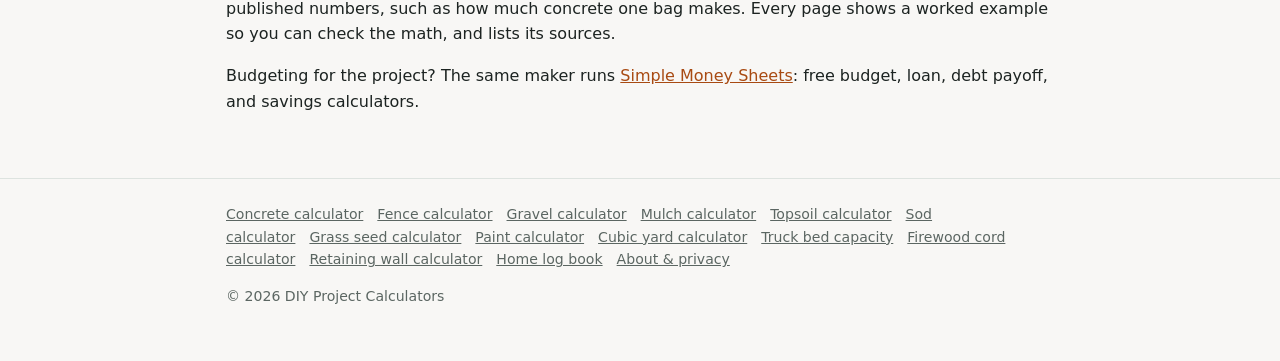
==== commit d8e5d806: "Merge branch 'queue-11-20'" ====
--- a/index.html
+++ b/index.html
@@ -32,6 +32,7 @@
     <a class="card tool-link" href="sod-calculator/"><strong>Sod calculator</strong>New lawns: square yards of sod with extra for cuts, slabs or rolls, pallets, weight, and cost.</a>
     <a class="card tool-link" href="cubic-yard-calculator/"><strong>Cubic yard calculator</strong>Any material: add rectangles, circles, and triangles at their depths for cubic yards, feet, and meters.</a>
     <a class="card tool-link" href="retaining-wall-calculator/"><strong>Retaining wall calculator</strong>Blocks per course, total blocks and caps, the buried course, and gravel for the base and drainage zone.</a>
+    <a class="card tool-link" href="firewood-cord-calculator/"><strong>Firewood cord calculator</strong>How much of a cord a stack is, the price per full cord of a face cord or rick, and how much wood a pickup holds.</a>
     <a class="card tool-link" href="truck-bed-capacity-calculator/"><strong>Truck bed capacity calculator</strong>Picking up yourself: cubic yards that fit in your pickup bed, and how much it can carry by weight.</a>
     <a class="card tool-link" href="paint-calculator/"><strong>Paint calculator</strong>Rooms: wall area after doors and windows, gallons for your coats, and what to buy.</a>
   </div>
@@ -41,7 +42,7 @@
   <p>Budgeting for the project? The same maker runs <a href="https://jesse-py.github.io/simple-money-sheets/">Simple Money Sheets</a>: free budget, loan, debt payoff, and savings calculators.</p>
 </div></main>
 <footer class="site"><div class="wrap">
-  <a href="concrete-calculator/">Concrete calculator</a><a href="fence-calculator/">Fence calculator</a><a href="gravel-calculator/">Gravel calculator</a><a href="mulch-calculator/">Mulch calculator</a><a href="topsoil-calculator/">Topsoil calculator</a><a href="sod-calculator/">Sod calculator</a><a href="grass-seed-calculator/">Grass seed calculator</a><a href="paint-calculator/">Paint calculator</a><a href="cubic-yard-calculator/">Cubic yard calculator</a><a href="truck-bed-capacity-calculator/">Truck bed capacity</a><a href="retaining-wall-calculator/">Retaining wall calculator</a><a href="https://www.amazon.com/dp/B0HS3CK9QW" data-goatcounter-click="kdp-home" rel="noopener">Home log book</a><a href="about/">About &amp; privacy</a>
+  <a href="concrete-calculator/">Concrete calculator</a><a href="fence-calculator/">Fence calculator</a><a href="gravel-calculator/">Gravel calculator</a><a href="mulch-calculator/">Mulch calculator</a><a href="topsoil-calculator/">Topsoil calculator</a><a href="sod-calculator/">Sod calculator</a><a href="grass-seed-calculator/">Grass seed calculator</a><a href="paint-calculator/">Paint calculator</a><a href="cubic-yard-calculator/">Cubic yard calculator</a><a href="truck-bed-capacity-calculator/">Truck bed capacity</a><a href="firewood-cord-calculator/">Firewood cord calculator</a><a href="retaining-wall-calculator/">Retaining wall calculator</a><a href="https://www.amazon.com/dp/B0HS3CK9QW" data-goatcounter-click="kdp-home" rel="noopener">Home log book</a><a href="about/">About &amp; privacy</a>
   <p>&copy; <span data-year></span> DIY Project Calculators</p>
 </div></footer>
 <script src="assets/config.js"></script>
